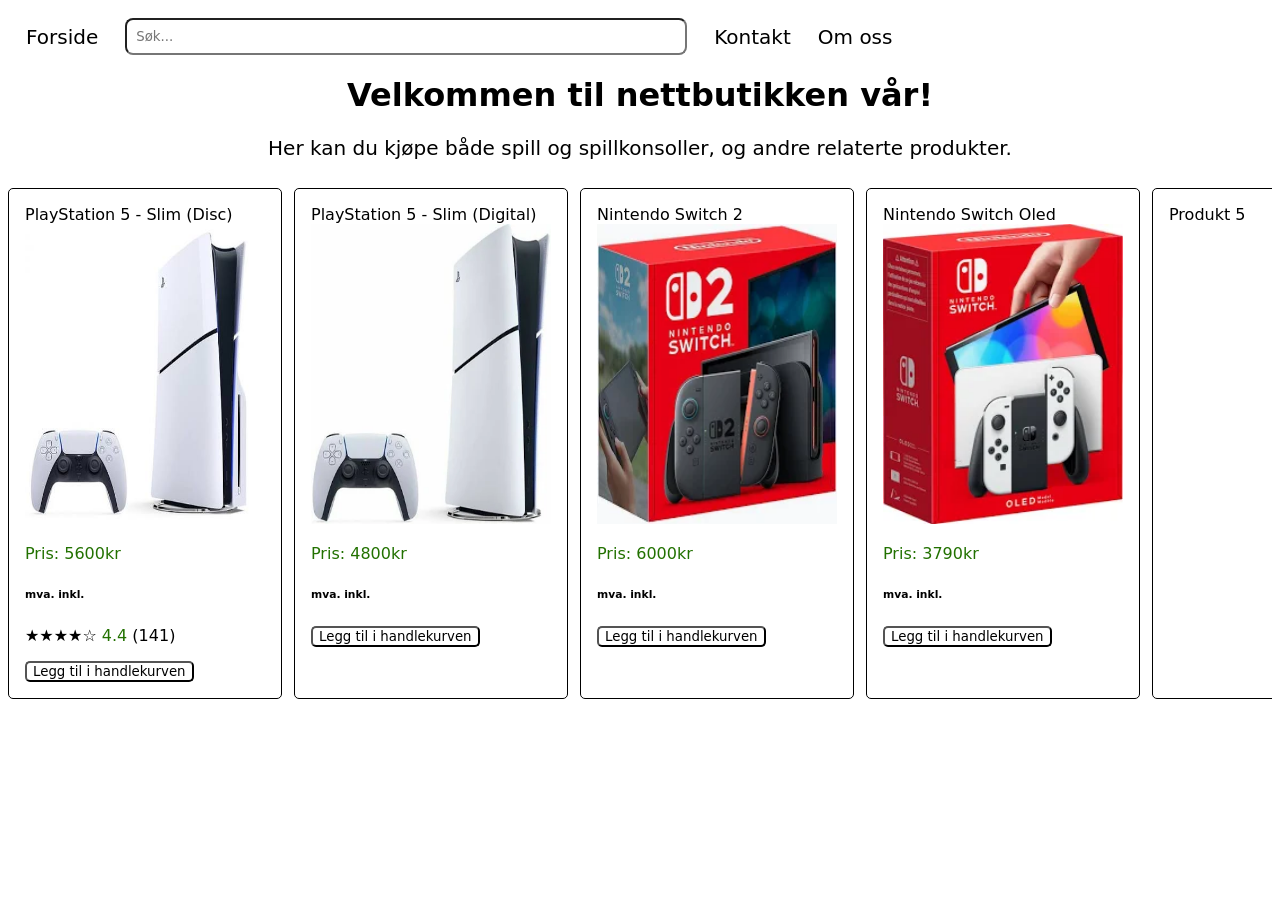
==== index.html @ 3777630b "dag 2" ====
<!DOCTYPE html>
<html lang="en">
<head>
    <meta charset="UTF-8">
    <meta name="viewport" content="width=device-width, initial-scale=1.0">
    <title>Forside til nettbutikk</title>
    <link rel="stylesheet" href="style.css">
</head>
<body>
    <header>
        <a href="">Forside</a>
        <input type="text" placeholder="Søk...">
        <a href="">Kontakt</a>
        <a href="">Om oss</a>
    </header>
    <div class="content">
        <h1>Velkommen til nettbutikken vår!</h1>
        <p>Her kan du kjøpe både spill og spillkonsoller, og andre relaterte produkter.</p>

    </div>

    <div class="meny">
        <div class="Produkt1">
            PlayStation 5 - Slim (Disc)
            <img src="img/ps5.jpg" alt="" width="240px" height="300px">
            <p>Pris: 5600kr</p>
            <h6>mva. inkl.</h6>
            <p class="vurdering">
                <span class="stjerner">★★★★☆</span> 4.4 <span class="antall-vurd">(141)</span>
            </p>
            <button id="cart">Legg til i handlekurven</button>
        </div>
        <div class="Produkt1">
            PlayStation 5 - Slim (Digital)
            <img src="img/ps5_no_disc.jpeg" alt="" width="240px" height="300px">
            <p>Pris: 4800kr</p>
            <h6>mva. inkl.</h6>
            <button id="cart_1">Legg til i handlekurven</button>
        </div>
        <div class="Produkt1">
            Nintendo Switch 2
            <img src="img/switch_2.jpeg" alt="" width="240px" height="300px">
            <p>Pris: 6000kr</p>
            <h6>mva. inkl.</h6>
            <button id="cart_2">Legg til i handlekurven</button>
        </div>
        <div class="Produkt1">
            Nintendo Switch Oled
            <img src="img/switch_oled.jpeg" alt="" width="240px" height="300px">
            <p>Pris: 3790kr</p>
            <h6>mva. inkl.</h6>
            <button id="cart_2">Legg til i handlekurven</button>
        </div>
        <div class="Produkt1">Produkt 5</div>
        <div class="Produkt1">Produkt 6</div>
    </div>
</body>
</html>
---- style.css ----
header{
    display: flex;
    justify-content: start;
    margin: 2vh;
    gap: 3vh;
    align-items: center;
    font-size: 20px;
}

header input {
    width: 60vh;
    padding: 1vh 1vh;
    border-radius: 8px;
}

* {
    font-family: "Bahnschrift", system-ui, "Ubuntu";
    color: #000000;
}

header a{
    text-decoration: none;
}

.content{
    margin:2vh;
    text-align: center;
}
.content p{
    font-size: 20px;
}

.meny{
    display: flex;
    gap: 12px;
    overflow-x: auto;
    scroll-snap-type: x mandatory;
    padding: 8px 16px;
}

.Produkt1{
    flex: 0 0 240px;
    scroll-snap-align: start;
    border: 1px solid black;
    border-radius: 5px;
    
    padding: 16px;
}

.meny p{
    color:#227100;
}

.meny button{
    color: #000000;
    background-color: #ffffff;
    border-radius: 5px;
    /* border: none; */
    cursor: pointer;
}

.meny button:hover{
    background-color: #c7c7c7;
    transform: scale(1.05);
}
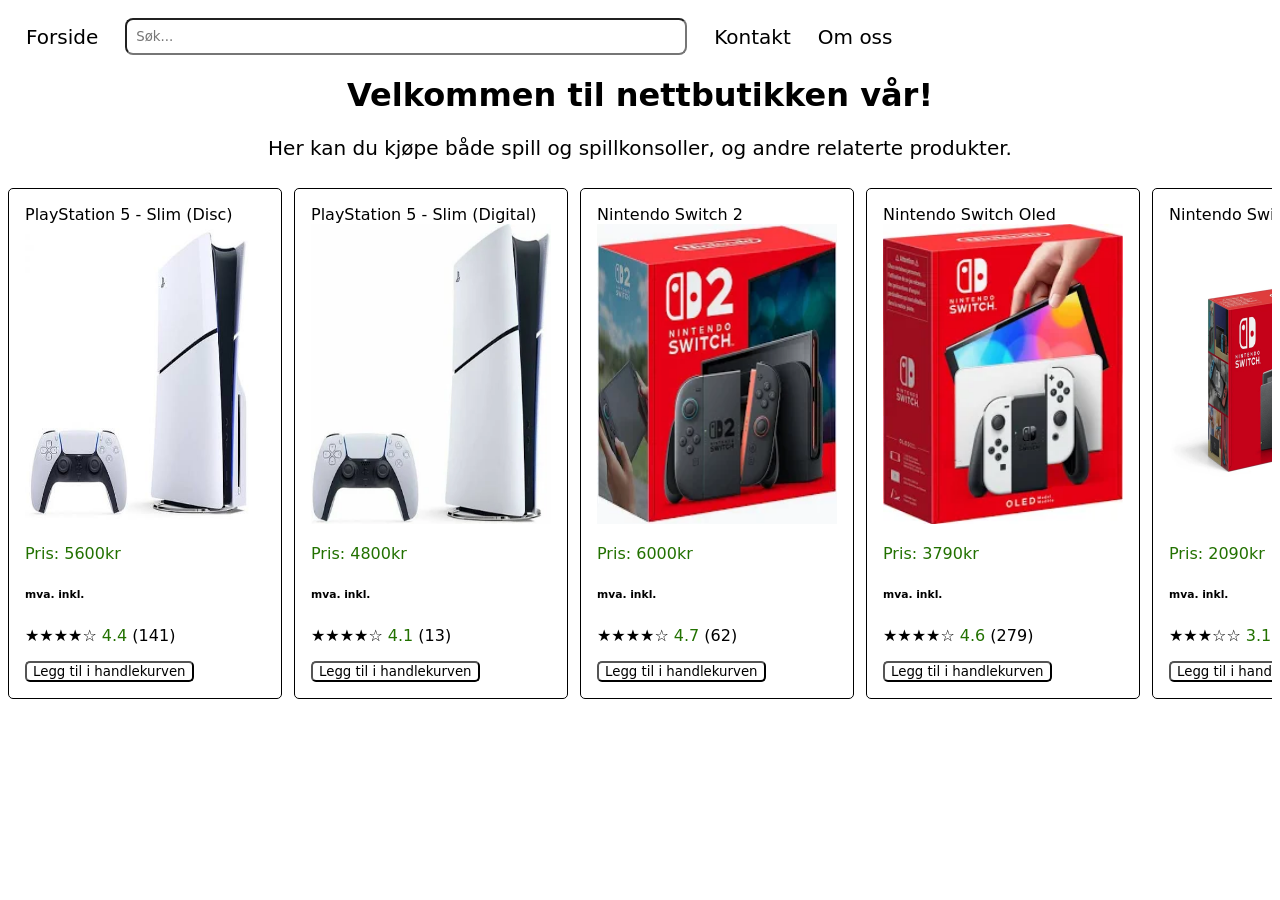
==== commit 5b1e3f56: "dag 3" ====
--- a/index.html
+++ b/index.html
@@ -35,6 +35,9 @@
             <img src="img/ps5_no_disc.jpeg" alt="" width="240px" height="300px">
             <p>Pris: 4800kr</p>
             <h6>mva. inkl.</h6>
+            <p class="vurdering">
+                <span class="stjerner">★★★★☆</span> 4.1 <span class="antall-vurd">(13)</span>
+            </p>
             <button id="cart_1">Legg til i handlekurven</button>
         </div>
         <div class="Produkt1">
@@ -42,6 +45,9 @@
             <img src="img/switch_2.jpeg" alt="" width="240px" height="300px">
             <p>Pris: 6000kr</p>
             <h6>mva. inkl.</h6>
+            <p class="vurdering">
+                <span class="stjerner">★★★★☆</span> 4.7 <span class="antall-vurd">(62)</span>
+            </p>
             <button id="cart_2">Legg til i handlekurven</button>
         </div>
         <div class="Produkt1">
@@ -49,9 +55,21 @@
             <img src="img/switch_oled.jpeg" alt="" width="240px" height="300px">
             <p>Pris: 3790kr</p>
             <h6>mva. inkl.</h6>
+            <p class="vurdering">
+                <span class="stjerner">★★★★☆</span> 4.6 <span class="antall-vurd">(279)</span>
+            </p>
             <button id="cart_2">Legg til i handlekurven</button>
         </div>
-        <div class="Produkt1">Produkt 5</div>
+        <div class="Produkt1">
+            Nintendo Switch LCD
+            <img src="img/switch_lcd.jpeg" alt="" width="240px" height="300px">
+            <p>Pris: 2090kr</p>
+            <h6>mva. inkl.</h6>
+            <p class="vurdering">
+                <span class="stjerner">★★★☆☆</span> 3.1 <span class="antall-vurd">(64)</span>
+            </p>
+            <button id="cart_2">Legg til i handlekurven</button>
+        </div>
         <div class="Produkt1">Produkt 6</div>
     </div>
 </body>
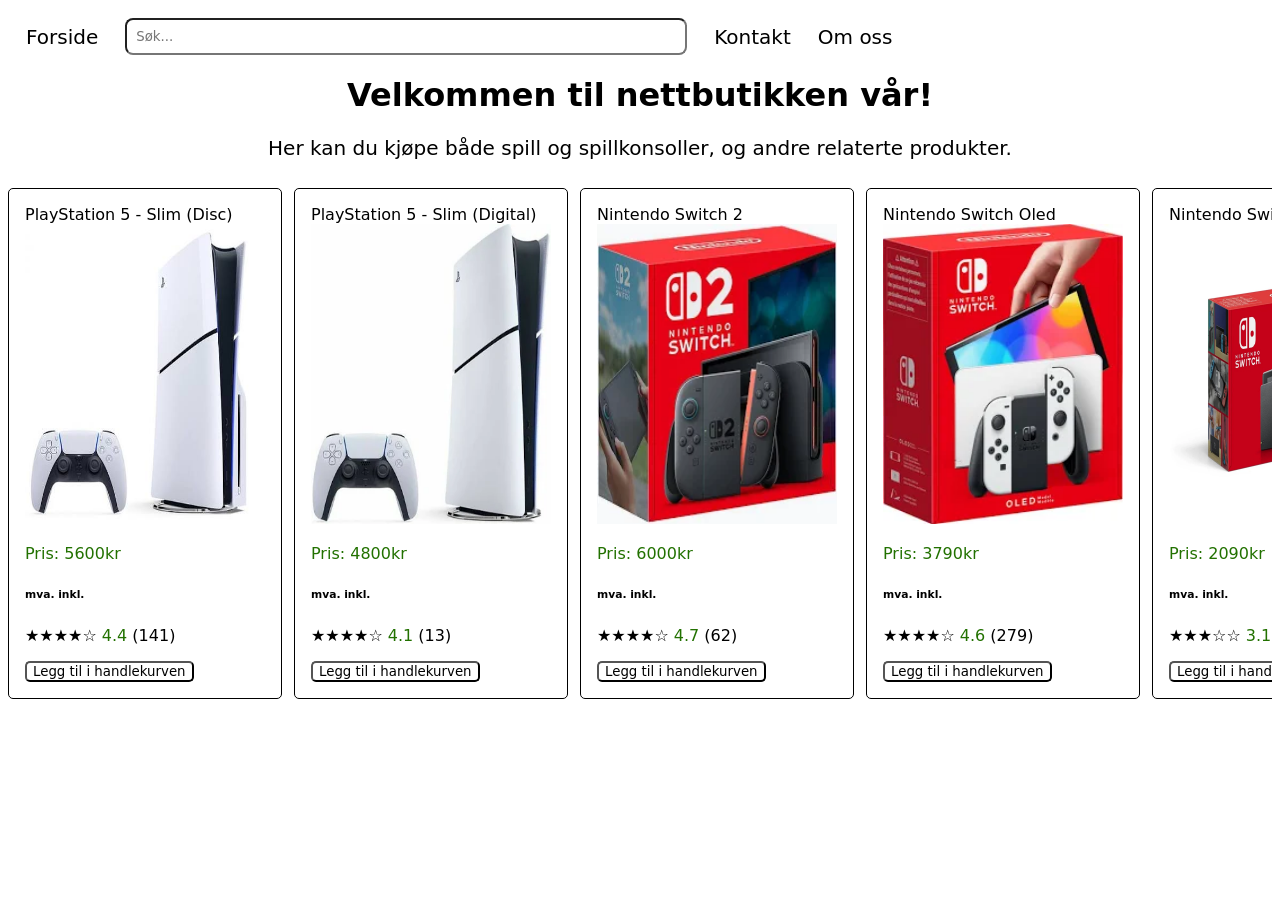
==== commit f3ac2f71: "gitignore added" ====
--- a/index.html
+++ b/index.html
@@ -1,5 +1,5 @@
 <!DOCTYPE html>
-<html lang="en">
+<html lang="no">
 <head>
     <meta charset="UTF-8">
     <meta name="viewport" content="width=device-width, initial-scale=1.0">
@@ -11,7 +11,7 @@
         <a href="">Forside</a>
         <input type="text" placeholder="Søk...">
         <a href="">Kontakt</a>
-        <a href="">Om oss</a>
+        <a href="historie.html">Om oss</a>
     </header>
     <div class="content">
         <h1>Velkommen til nettbutikken vår!</h1>
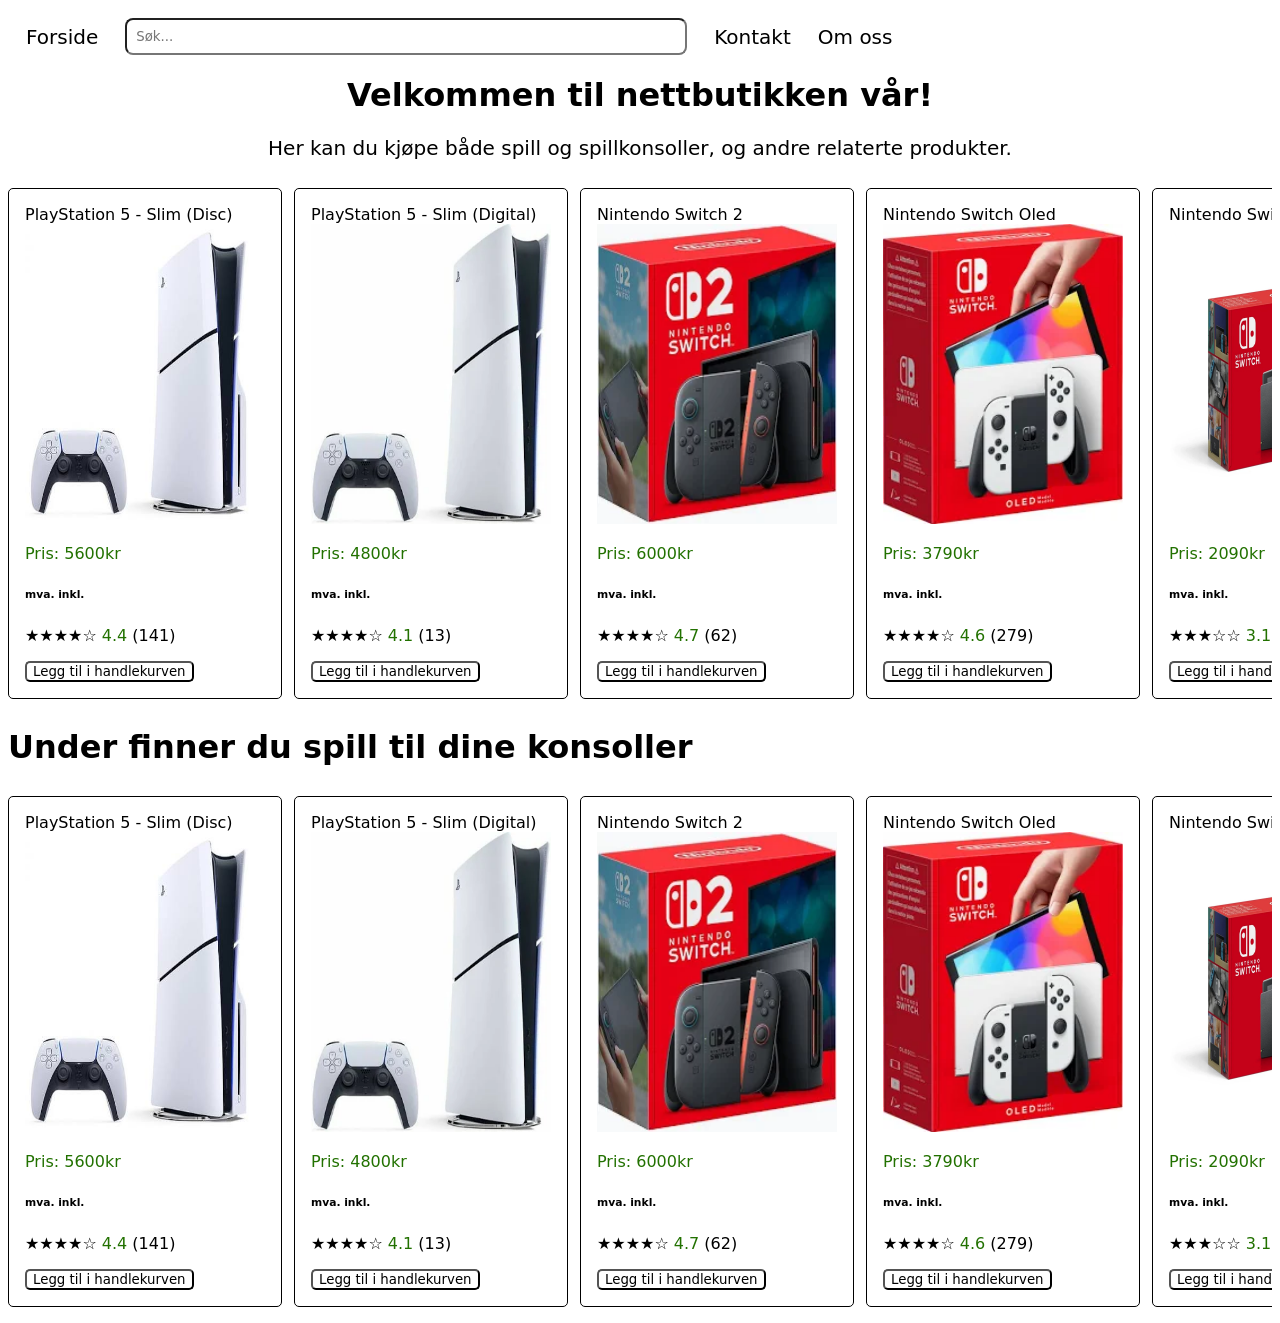
==== commit 3049a3b8: "begynt handlekurven" ====
--- a/index.html
+++ b/index.html
@@ -70,7 +70,79 @@
             </p>
             <button id="cart_2">Legg til i handlekurven</button>
         </div>
-        <div class="Produkt1">Produkt 6</div>
+        <div class="Produkt1">
+            Xbox Series X
+            <img src="" alt="OPS; bilde mangler" width="240px" height="300px">
+            <p>Pris: 3999kr</p>
+            <h6>mva. inkl.</h6>
+            <p class="vurdering">
+                <span class="stjerner">★★★☆☆</span> 3.1 <span class="antall-vurd">(64)</span>
+            </p>
+            <button id="cart_2">Legg til i handlekurven</button>
+        </div>
+    </div>
+    <h1>Under finner du spill til dine konsoller</h1>
+    <div class="meny">
+        <div class="Produkt1">
+            PlayStation 5 - Slim (Disc)
+            <img src="img/ps5.jpg" alt="" width="240px" height="300px">
+            <p>Pris: 5600kr</p>
+            <h6>mva. inkl.</h6>
+            <p class="vurdering">
+                <span class="stjerner">★★★★☆</span> 4.4 <span class="antall-vurd">(141)</span>
+            </p>
+            <button id="cart">Legg til i handlekurven</button>
+        </div>
+        <div class="Produkt1">
+            PlayStation 5 - Slim (Digital)
+            <img src="img/ps5_no_disc.jpeg" alt="" width="240px" height="300px">
+            <p>Pris: 4800kr</p>
+            <h6>mva. inkl.</h6>
+            <p class="vurdering">
+                <span class="stjerner">★★★★☆</span> 4.1 <span class="antall-vurd">(13)</span>
+            </p>
+            <button id="cart_1">Legg til i handlekurven</button>
+        </div>
+        <div class="Produkt1">
+            Nintendo Switch 2
+            <img src="img/switch_2.jpeg" alt="" width="240px" height="300px">
+            <p>Pris: 6000kr</p>
+            <h6>mva. inkl.</h6>
+            <p class="vurdering">
+                <span class="stjerner">★★★★☆</span> 4.7 <span class="antall-vurd">(62)</span>
+            </p>
+            <button id="cart_2">Legg til i handlekurven</button>
+        </div>
+        <div class="Produkt1">
+            Nintendo Switch Oled
+            <img src="img/switch_oled.jpeg" alt="" width="240px" height="300px">
+            <p>Pris: 3790kr</p>
+            <h6>mva. inkl.</h6>
+            <p class="vurdering">
+                <span class="stjerner">★★★★☆</span> 4.6 <span class="antall-vurd">(279)</span>
+            </p>
+            <button id="cart_2">Legg til i handlekurven</button>
+        </div>
+        <div class="Produkt1">
+            Nintendo Switch LCD
+            <img src="img/switch_lcd.jpeg" alt="" width="240px" height="300px">
+            <p>Pris: 2090kr</p>
+            <h6>mva. inkl.</h6>
+            <p class="vurdering">
+                <span class="stjerner">★★★☆☆</span> 3.1 <span class="antall-vurd">(64)</span>
+            </p>
+            <button id="cart_2">Legg til i handlekurven</button>
+        </div>
+        <div class="Produkt1">
+            Xbox Series X
+            <img src="" alt="OPS; bilde mangler" width="240px" height="300px">
+            <p>Pris: 3999kr</p>
+            <h6>mva. inkl.</h6>
+            <p class="vurdering">
+                <span class="stjerner">★★★☆☆</span> 3.1 <span class="antall-vurd">(64)</span>
+            </p>
+            <button id="cart_2">Legg til i handlekurven</button>
+        </div>
     </div>
 </body>
 </html>
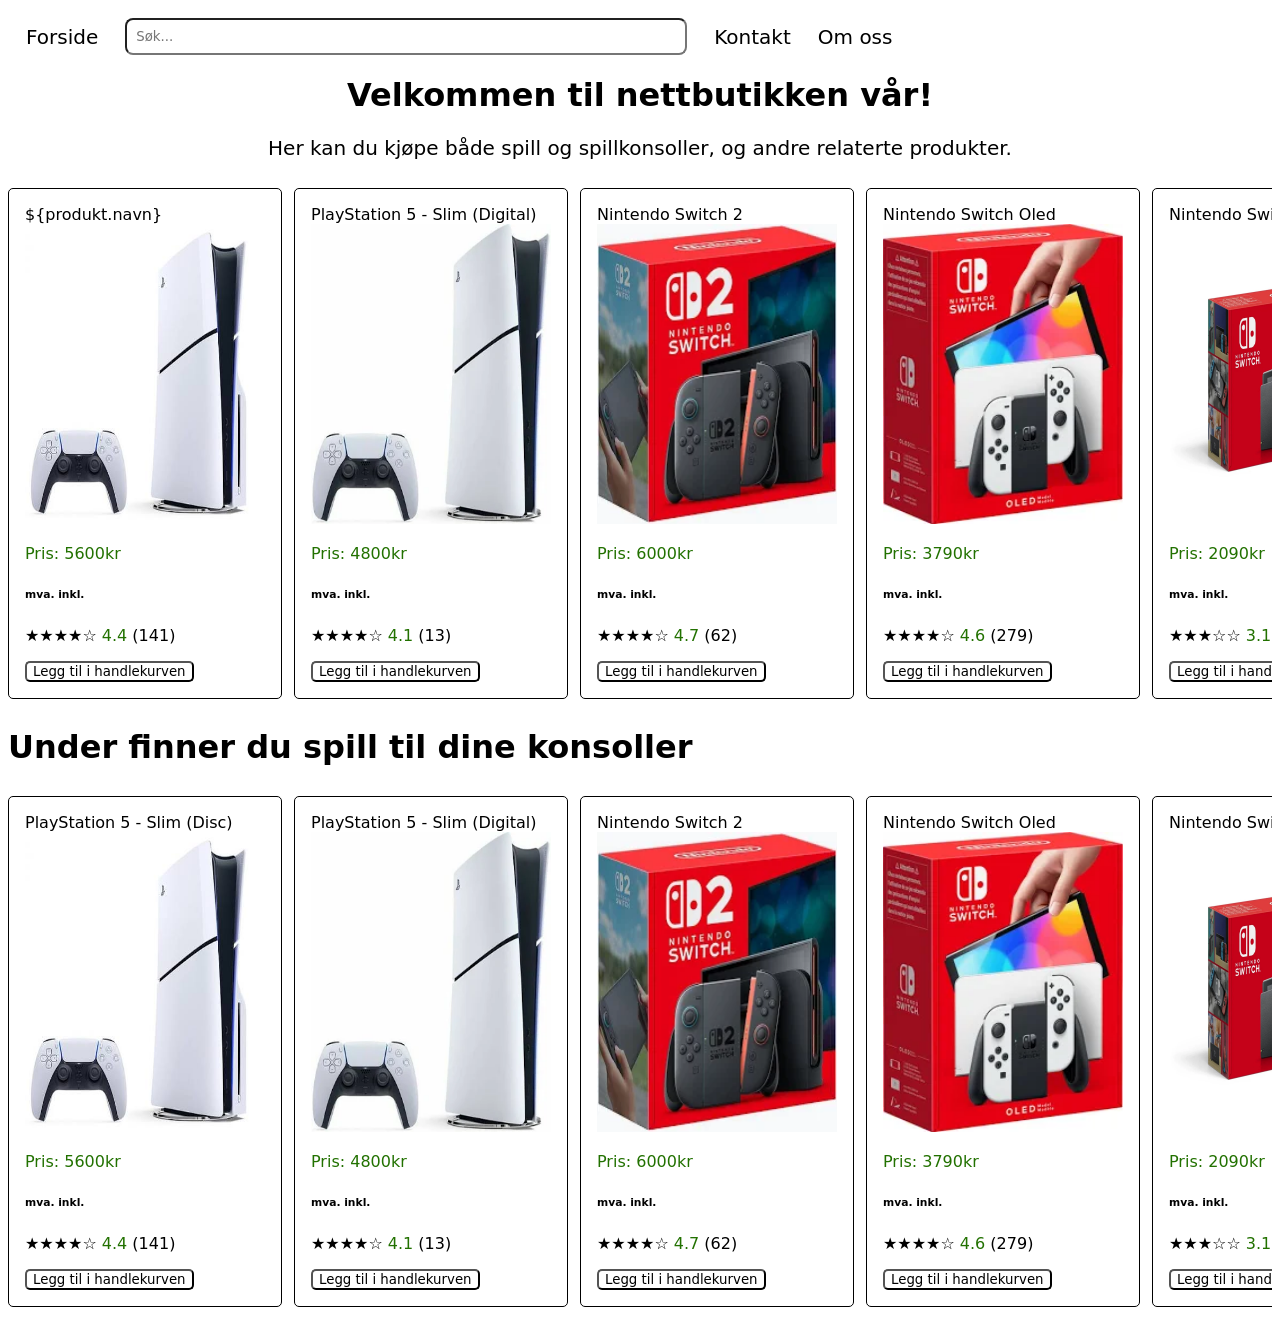
==== commit 533a537c: "dag 5" ====
--- a/index.html
+++ b/index.html
@@ -5,6 +5,7 @@
     <meta name="viewport" content="width=device-width, initial-scale=1.0">
     <title>Forside til nettbutikk</title>
     <link rel="stylesheet" href="style.css">
+    
 </head>
 <body>
     <header>
@@ -19,17 +20,18 @@
 
     </div>
 
-    <div class="meny">
+    <div class="meny"> <!-- foreløpig kun denne fungerer -->
         <div class="Produkt1">
-            PlayStation 5 - Slim (Disc)
+            ${produkt.navn}
             <img src="img/ps5.jpg" alt="" width="240px" height="300px">
             <p>Pris: 5600kr</p>
             <h6>mva. inkl.</h6>
             <p class="vurdering">
                 <span class="stjerner">★★★★☆</span> 4.4 <span class="antall-vurd">(141)</span>
             </p>
-            <button id="cart">Legg til i handlekurven</button>
+            <button class="kjopKnapp" data-id="${produkt.id}">Legg til i handlekurven</button>
         </div>
+
         <div class="Produkt1">
             PlayStation 5 - Slim (Digital)
             <img src="img/ps5_no_disc.jpeg" alt="" width="240px" height="300px">
@@ -144,5 +146,7 @@
             <button id="cart_2">Legg til i handlekurven</button>
         </div>
     </div>
+
+    <script src="script.js"></script>
 </body>
 </html>
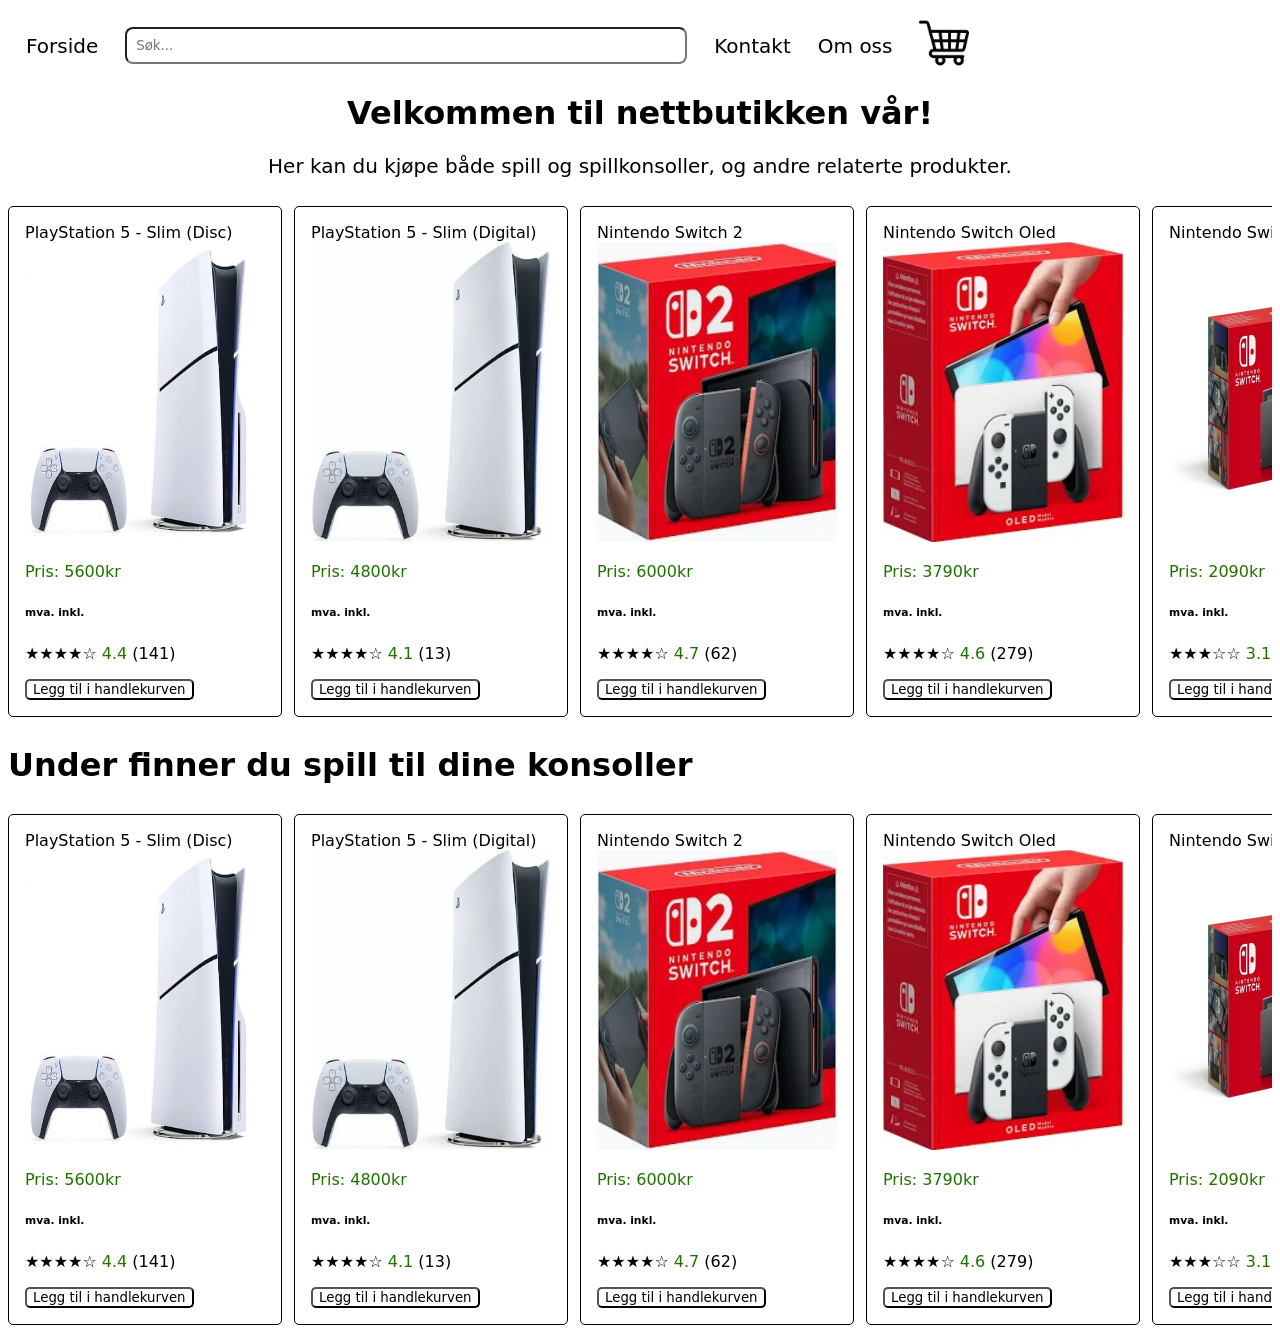
==== commit 3445740c: "dag 6" ====
--- a/index.html
+++ b/index.html
@@ -13,6 +13,7 @@
         <input type="text" placeholder="Søk...">
         <a href="">Kontakt</a>
         <a href="historie.html">Om oss</a>
+        <a id="kurvKnapp" href="handlekurv.html"><img src="img/shopping-cart.png" width="50px"></a>
     </header>
     <div class="content">
         <h1>Velkommen til nettbutikken vår!</h1>
@@ -20,16 +21,16 @@
 
     </div>
 
-    <div class="meny"> <!-- foreløpig kun denne fungerer -->
+    <div class="meny">
         <div class="Produkt1">
-            ${produkt.navn}
+            PlayStation 5 - Slim (Disc)
             <img src="img/ps5.jpg" alt="" width="240px" height="300px">
             <p>Pris: 5600kr</p>
             <h6>mva. inkl.</h6>
             <p class="vurdering">
                 <span class="stjerner">★★★★☆</span> 4.4 <span class="antall-vurd">(141)</span>
             </p>
-            <button class="kjopKnapp" data-id="${produkt.id}">Legg til i handlekurven</button>
+            <button class="kjopKnapp" data-id="1">Legg til i handlekurven</button>
         </div>
 
         <div class="Produkt1">
@@ -40,7 +41,7 @@
             <p class="vurdering">
                 <span class="stjerner">★★★★☆</span> 4.1 <span class="antall-vurd">(13)</span>
             </p>
-            <button id="cart_1">Legg til i handlekurven</button>
+            <button id="cart_1" class="kjopKnapp" data-id="2">Legg til i handlekurven</button>
         </div>
         <div class="Produkt1">
             Nintendo Switch 2
@@ -50,7 +51,7 @@
             <p class="vurdering">
                 <span class="stjerner">★★★★☆</span> 4.7 <span class="antall-vurd">(62)</span>
             </p>
-            <button id="cart_2">Legg til i handlekurven</button>
+            <button id="cart_2" class="kjopKnapp" data-id="3">Legg til i handlekurven</button>
         </div>
         <div class="Produkt1">
             Nintendo Switch Oled
@@ -60,7 +61,7 @@
             <p class="vurdering">
                 <span class="stjerner">★★★★☆</span> 4.6 <span class="antall-vurd">(279)</span>
             </p>
-            <button id="cart_2">Legg til i handlekurven</button>
+            <button id="cart_2" class="kjopKnapp" data-id="4">Legg til i handlekurven</button>
         </div>
         <div class="Produkt1">
             Nintendo Switch LCD
@@ -70,7 +71,7 @@
             <p class="vurdering">
                 <span class="stjerner">★★★☆☆</span> 3.1 <span class="antall-vurd">(64)</span>
             </p>
-            <button id="cart_2">Legg til i handlekurven</button>
+            <button id="cart_2" class="kjopKnapp" data-id="5">Legg til i handlekurven</button>
         </div>
         <div class="Produkt1">
             Xbox Series X
@@ -80,7 +81,7 @@
             <p class="vurdering">
                 <span class="stjerner">★★★☆☆</span> 3.1 <span class="antall-vurd">(64)</span>
             </p>
-            <button id="cart_2">Legg til i handlekurven</button>
+            <button id="cart_2" class="kjopKnapp" data-id="6">Legg til i handlekurven</button>
         </div>
     </div>
     <h1>Under finner du spill til dine konsoller</h1>
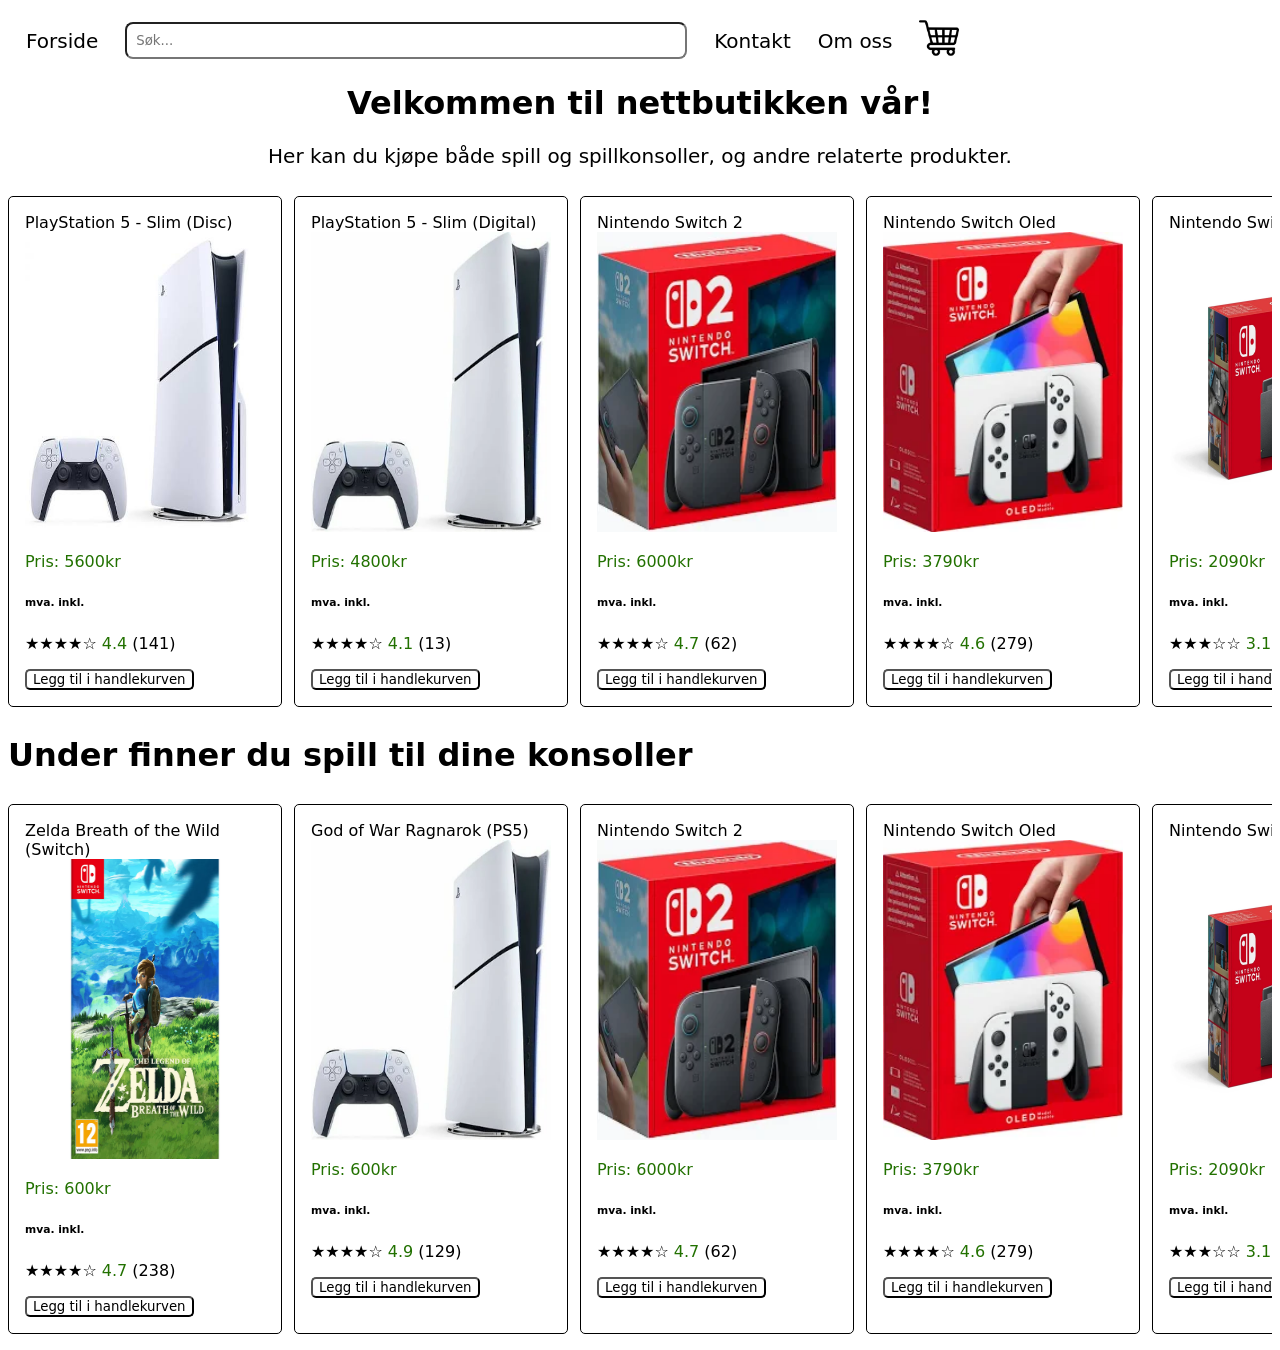
==== commit 43b6fc27: "updates" ====
--- a/index.html
+++ b/index.html
@@ -10,10 +10,10 @@
 <body>
     <header>
         <a href="">Forside</a>
-        <input type="text" placeholder="Søk...">
+        <input type="text" placeholder="Søk..." id="sokefelt">
         <a href="">Kontakt</a>
         <a href="historie.html">Om oss</a>
-        <a id="kurvKnapp" href="handlekurv.html"><img src="img/shopping-cart.png" width="50px"></a>
+        <a id="kurvKnapp" href="handlekurv.html"><img src="img/shopping-cart.png" width="40px"></a>
     </header>
     <div class="content">
         <h1>Velkommen til nettbutikken vår!</h1>
@@ -22,6 +22,7 @@
     </div>
 
     <div class="meny">
+    <p id="ingenTreff" style="display: none;">Ingen produkter funnet.</p>
         <div class="Produkt1">
             PlayStation 5 - Slim (Disc)
             <img src="img/ps5.jpg" alt="" width="240px" height="300px">
@@ -87,22 +88,22 @@
     <h1>Under finner du spill til dine konsoller</h1>
     <div class="meny">
         <div class="Produkt1">
-            PlayStation 5 - Slim (Disc)
-            <img src="img/ps5.jpg" alt="" width="240px" height="300px">
-            <p>Pris: 5600kr</p>
+            Zelda Breath of the Wild (Switch)
+            <img src="img/botw.jpg" alt="" width="240px" height="300px">
+            <p>Pris: 600kr</p>
             <h6>mva. inkl.</h6>
             <p class="vurdering">
-                <span class="stjerner">★★★★☆</span> 4.4 <span class="antall-vurd">(141)</span>
+                <span class="stjerner">★★★★☆</span> 4.7 <span class="antall-vurd">(238)</span>
             </p>
             <button id="cart">Legg til i handlekurven</button>
         </div>
         <div class="Produkt1">
-            PlayStation 5 - Slim (Digital)
+            God of War Ragnarok (PS5)
             <img src="img/ps5_no_disc.jpeg" alt="" width="240px" height="300px">
-            <p>Pris: 4800kr</p>
+            <p>Pris: 600kr</p>
             <h6>mva. inkl.</h6>
             <p class="vurdering">
-                <span class="stjerner">★★★★☆</span> 4.1 <span class="antall-vurd">(13)</span>
+                <span class="stjerner">★★★★☆</span> 4.9 <span class="antall-vurd">(129)</span>
             </p>
             <button id="cart_1">Legg til i handlekurven</button>
         </div>
--- a/style.css
+++ b/style.css
@@ -62,4 +62,12 @@
 .meny button:hover{
     background-color: #c7c7c7;
     transform: scale(1.05);
+}
+
+a:hover{
+    transform: scale(1.15);
+}
+
+a{
+    transition: transform 0.3s ease-in-out;
 }
